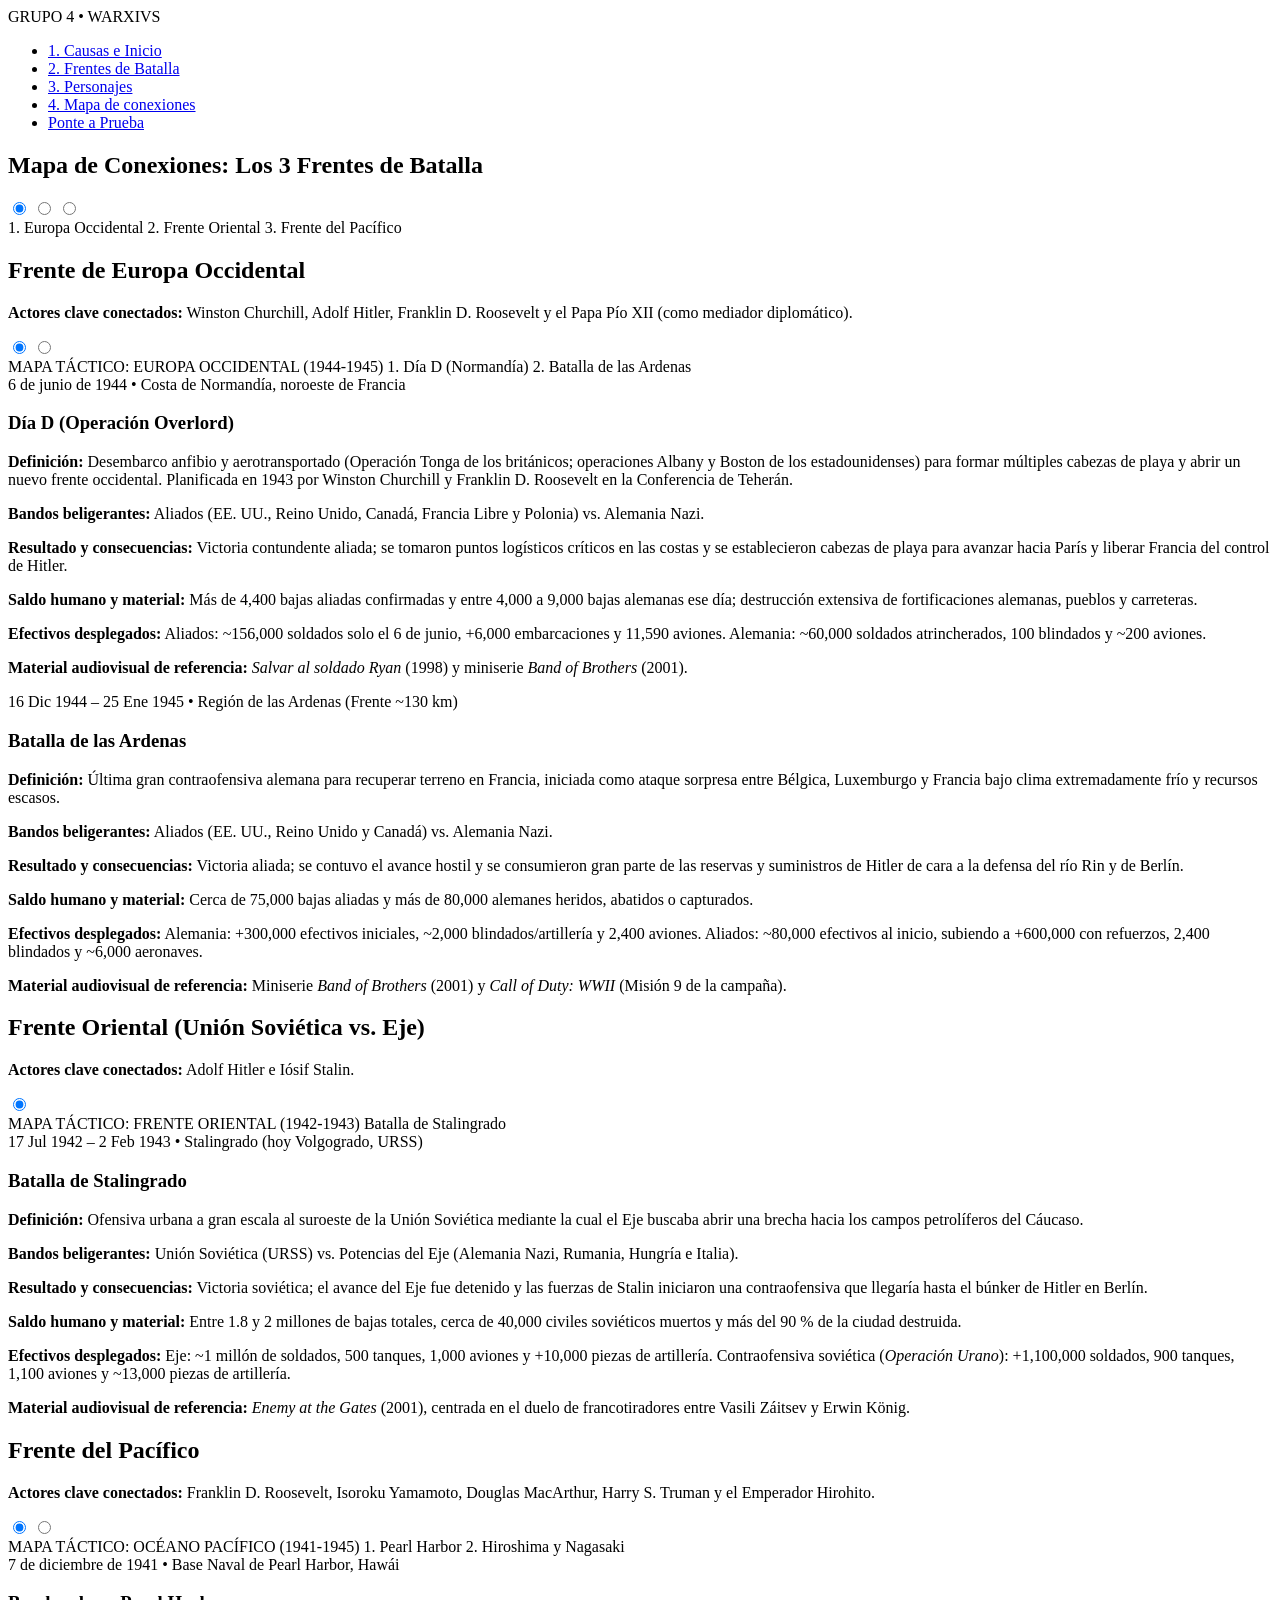
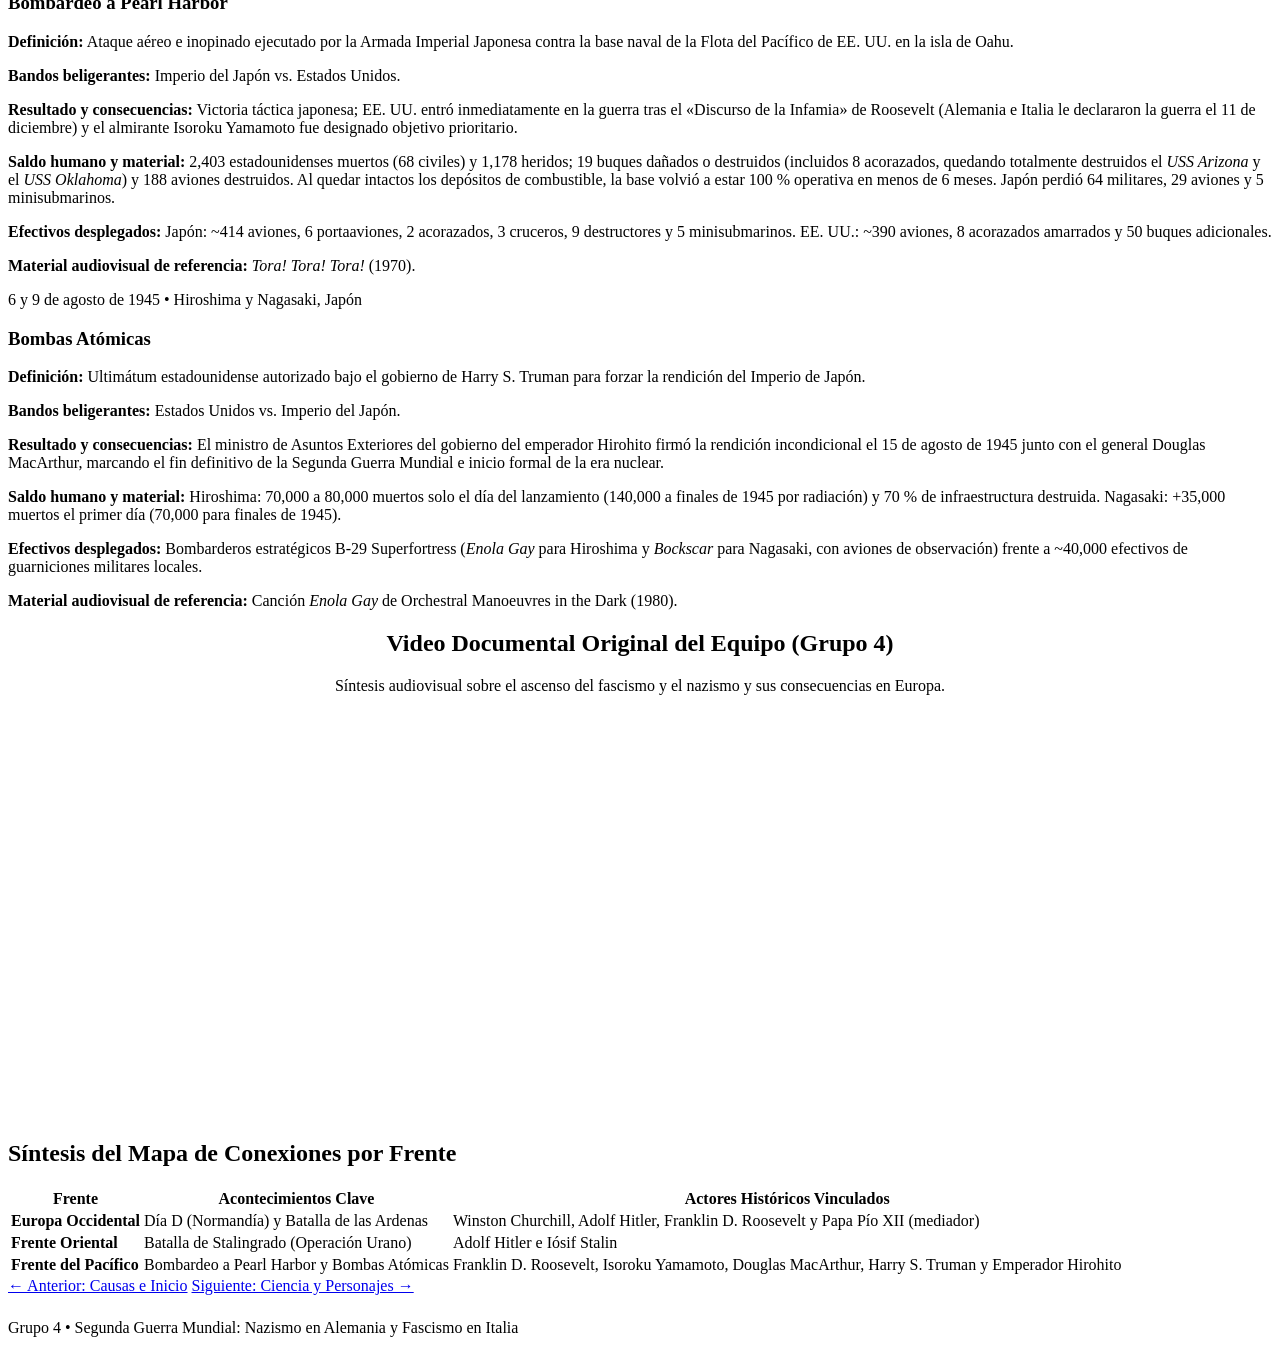
==== frentes.html @ 1c3eba34 "Create frentes.html" ====
<!DOCTYPE html>
<html lang="es">
<head>
    <meta charset="UTF-8">
    <meta name="viewport" content="width=device-width, initial-scale=1.0">
    <title>Segunda Guerra Mundial: Nazismo y Fascismo | Los 3 Frentes</title>
    <link rel="stylesheet" href="styles.css">
</head>
<body>

    <!--Navegación-->
    <header class="main-header">
        <div class="logo">GRUPO 4 • WARXIVS</div>
        <nav>
            <ul class="nav-links">
                <li><a href="index.html">1. Causas e Inicio</a></li>
                <li><a href="frentes.html" class="active">2. Frentes de Batalla</a></li>
                <li><a href="tecnologia.html">3. Personajes</a></li>
                <li><a href="vida-civil.html">4. Mapa de conexiones</a></li>
                <li><a href="quiz.html" class="btn-quiz">Ponte a Prueba</a></li>
            </ul>
        </nav>
    </header>

    <main class="container">
        <section class="hero">
            <h1>Mapa de Conexiones: Los 3 Frentes de Batalla</h1>
            
        </section>

        <!-- 3 frentes -->
        <section class="theaters-wrapper">
            
            
            <input type="radio" name="theater-tab" id="tab-occidental" class="tab-radio" checked>
            <input type="radio" name="theater-tab" id="tab-oriental" class="tab-radio">
            <input type="radio" name="theater-tab" id="tab-pacifico" class="tab-radio">

            
            <div class="tab-buttons">
                <label for="tab-occidental" class="tab-btn">1. Europa Occidental</label>
                <label for="tab-oriental" class="tab-btn">2. Frente Oriental</label>
                <label for="tab-pacifico" class="tab-btn">3. Frente del Pacífico</label>
            </div>

            <!-- FRENTE 1: EUROPA OCCIDENTAL (Normandía y Ardenas) -->
            <div class="tab-content" id="content-occidental">
                <div class="theater-intro">
                    <h2>Frente de Europa Occidental</h2>
                    <p><strong>Actores clave conectados:</strong> Winston Churchill, Adolf Hitler, Franklin D. Roosevelt y el Papa Pío XII (como mediador diplomático).</p>
                </div>

                <div class="tactical-board">
                    <input type="radio" name="occ-battle" id="bat-normandia" class="pin-radio" checked>
                    <input type="radio" name="occ-battle" id="bat-ardenas" class="pin-radio">

                    <div class="map-canvas map-europe">
                        <span class="map-watermark">MAPA TÁCTICO: EUROPA OCCIDENTAL (1944-1945)</span>
                        
                        <label for="bat-normandia" class="map-pin" style="top: 46%; left: 32%;">
                            <span class="pulse"></span>1. Día D (Normandía)
                        </label>
                        
                        <label for="bat-ardenas" class="map-pin" style="top: 42%; left: 54%;">
                            <span class="pulse"></span>2. Batalla de las Ardenas
                        </label>
                    </div>

                    <div class="battle-intel">
                        <!--  Día D -->
                        <div class="intel-card" id="info-normandia">
                            <span class="badge badge-allies">6 de junio de 1944 • Costa de Normandía, noroeste de Francia</span>
                            <h3>Día D (Operación Overlord)</h3>
                            <p><strong>Definición:</strong> Desembarco anfibio y aerotransportado (Operación Tonga de los británicos; operaciones Albany y Boston de los estadounidenses) para formar múltiples cabezas de playa y abrir un nuevo frente occidental. Planificada en 1943 por Winston Churchill y Franklin D. Roosevelt en la Conferencia de Teherán.</p>
                            <p><strong>Bandos beligerantes:</strong> Aliados (EE. UU., Reino Unido, Canadá, Francia Libre y Polonia) vs. Alemania Nazi.</p>
                            <p><strong>Resultado y consecuencias:</strong> Victoria contundente aliada; se tomaron puntos logísticos críticos en las costas y se establecieron cabezas de playa para avanzar hacia París y liberar Francia del control de Hitler.</p>
                            <p><strong>Saldo humano y material:</strong> Más de 4,400 bajas aliadas confirmadas y entre 4,000 a 9,000 bajas alemanas ese día; destrucción extensiva de fortificaciones alemanas, pueblos y carreteras.</p>
                            <p><strong>Efectivos desplegados:</strong> Aliados: ~156,000 soldados solo el 6 de junio, +6,000 embarcaciones y 11,590 aviones. Alemania: ~60,000 soldados atrincherados, 100 blindados y ~200 aviones.</p>
                            <p><strong>Material audiovisual de referencia:</strong> <em>Salvar al soldado Ryan</em> (1998) y miniserie <em>Band of Brothers</em> (2001).</p>
                        </div>

                        <!-- Batalla de las Ardenas -->
                        <div class="intel-card" id="info-ardenas">
                            <span class="badge badge-turning">16 Dic 1944 – 25 Ene 1945 • Región de las Ardenas (Frente ~130 km)</span>
                            <h3>Batalla de las Ardenas</h3>
                            <p><strong>Definición:</strong> Última gran contraofensiva alemana para recuperar terreno en Francia, iniciada como ataque sorpresa entre Bélgica, Luxemburgo y Francia bajo clima extremadamente frío y recursos escasos.</p>
                            <p><strong>Bandos beligerantes:</strong> Aliados (EE. UU., Reino Unido y Canadá) vs. Alemania Nazi.</p>
                            <p><strong>Resultado y consecuencias:</strong> Victoria aliada; se contuvo el avance hostil y se consumieron gran parte de las reservas y suministros de Hitler de cara a la defensa del río Rin y de Berlín.</p>
                            <p><strong>Saldo humano y material:</strong> Cerca de 75,000 bajas aliadas y más de 80,000 alemanes heridos, abatidos o capturados.</p>
                            <p><strong>Efectivos desplegados:</strong> Alemania: +300,000 efectivos iniciales, ~2,000 blindados/artillería y 2,400 aviones. Aliados: ~80,000 efectivos al inicio, subiendo a +600,000 con refuerzos, 2,400 blindados y ~6,000 aeronaves.</p>
                            <p><strong>Material audiovisual de referencia:</strong> Miniserie <em>Band of Brothers</em> (2001) y <em>Call of Duty: WWII</em> (Misión 9 de la campaña).</p>
                        </div>
                    </div>
                </div>
            </div>

            <!-- FRENTE 2: FRENTE ORIENTAL (Stalingrado)-->
            <div class="tab-content" id="content-oriental">
                <div class="theater-intro">
                    <h2>Frente Oriental (Unión Soviética vs. Eje)</h2>
                    <p><strong>Actores clave conectados:</strong> Adolf Hitler e Iósif Stalin.</p>
                </div>

                <div class="tactical-board">
                    <input type="radio" name="ori-battle" id="bat-stalingrado" class="pin-radio" checked>

                    <div class="map-canvas map-europe">
                        <span class="map-watermark">MAPA TÁCTICO: FRENTE ORIENTAL (1942-1943)</span>
                        
                        <label for="bat-stalingrado" class="map-pin" style="top: 48%; left: 74%;">
                            <span class="pulse"></span>Batalla de Stalingrado
                        </label>
                    </div>

                    <div class="battle-intel">
                        <div class="intel-card" id="info-stalingrado">
                            <span class="badge badge-turning">17 Jul 1942 – 2 Feb 1943 • Stalingrado (hoy Volgogrado, URSS)</span>
                            <h3>Batalla de Stalingrado</h3>
                            <p><strong>Definición:</strong> Ofensiva urbana a gran escala al suroeste de la Unión Soviética mediante la cual el Eje buscaba abrir una brecha hacia los campos petrolíferos del Cáucaso.</p>
                            <p><strong>Bandos beligerantes:</strong> Unión Soviética (URSS) vs. Potencias del Eje (Alemania Nazi, Rumania, Hungría e Italia).</p>
                            <p><strong>Resultado y consecuencias:</strong> Victoria soviética; el avance del Eje fue detenido y las fuerzas de Stalin iniciaron una contraofensiva que llegaría hasta el búnker de Hitler en Berlín.</p>
                            <p><strong>Saldo humano y material:</strong> Entre 1.8 y 2 millones de bajas totales, cerca de 40,000 civiles soviéticos muertos y más del 90 % de la ciudad destruida.</p>
                            <p><strong>Efectivos desplegados:</strong> Eje: ~1 millón de soldados, 500 tanques, 1,000 aviones y +10,000 piezas de artillería. Contraofensiva soviética (<em>Operación Urano</em>): +1,100,000 soldados, 900 tanques, 1,100 aviones y ~13,000 piezas de artillería.</p>
                            <p><strong>Material audiovisual de referencia:</strong> <em>Enemy at the Gates</em> (2001), centrada en el duelo de francotiradores entre Vasili Záitsev y Erwin König.</p>
                        </div>
                    </div>
                </div>
            </div>

            <!-- FRENTE 3: FRENTE DEL PACÍFICO (Pearl Harbor y Bombas atómicas) -->
            <div class="tab-content" id="content-pacifico">
                <div class="theater-intro">
                    <h2>Frente del Pacífico</h2>
                    <p><strong>Actores clave conectados:</strong> Franklin D. Roosevelt, Isoroku Yamamoto, Douglas MacArthur, Harry S. Truman y el Emperador Hirohito.</p>
                </div>

                <div class="tactical-board">
                    <input type="radio" name="pac-battle" id="bat-pearl" class="pin-radio" checked>
                    <input type="radio" name="pac-battle" id="bat-bombas" class="pin-radio">

                    <div class="map-canvas map-pacific">
                        <span class="map-watermark">MAPA TÁCTICO: OCÉANO PACÍFICO (1941-1945)</span>
                        
                        <label for="bat-pearl" class="map-pin" style="top: 46%; left: 78%;">
                            <span class="pulse"></span>1. Pearl Harbor
                        </label>
                        
                        <label for="bat-bombas" class="map-pin" style="top: 44%; left: 24%;">
                            <span class="pulse"></span>2. Hiroshima y Nagasaki
                        </label>
                    </div>

                    <div class="battle-intel">
                        <!-- Acontecimiento 4: Pearl Harbor -->
                        <div class="intel-card" id="info-pearl">
                            <span class="badge badge-axis">7 de diciembre de 1941 • Base Naval de Pearl Harbor, Hawái</span>
                            <h3>Bombardeo a Pearl Harbor</h3>
                            <p><strong>Definición:</strong> Ataque aéreo e inopinado ejecutado por la Armada Imperial Japonesa contra la base naval de la Flota del Pacífico de EE. UU. en la isla de Oahu.</p>
                            <p><strong>Bandos beligerantes:</strong> Imperio del Japón vs. Estados Unidos.</p>
                            <p><strong>Resultado y consecuencias:</strong> Victoria táctica japonesa; EE. UU. entró inmediatamente en la guerra tras el «Discurso de la Infamia» de Roosevelt (Alemania e Italia le declararon la guerra el 11 de diciembre) y el almirante Isoroku Yamamoto fue designado objetivo prioritario.</p>
                            <p><strong>Saldo humano y material:</strong> 2,403 estadounidenses muertos (68 civiles) y 1,178 heridos; 19 buques dañados o destruidos (incluidos 8 acorazados, quedando totalmente destruidos el <em>USS Arizona</em> y el <em>USS Oklahoma</em>) y 188 aviones destruidos. Al quedar intactos los depósitos de combustible, la base volvió a estar 100 % operativa en menos de 6 meses. Japón perdió 64 militares, 29 aviones y 5 minisubmarinos.</p>
                            <p><strong>Efectivos desplegados:</strong> Japón: ~414 aviones, 6 portaaviones, 2 acorazados, 3 cruceros, 9 destructores y 5 minisubmarinos. EE. UU.: ~390 aviones, 8 acorazados amarrados y 50 buques adicionales.</p>
                            <p><strong>Material audiovisual de referencia:</strong> <em>Tora! Tora! Tora!</em> (1970).</p>
                        </div>

                        <!-- Acontecimiento 5: Bombas Atómicas -->
                        <div class="intel-card" id="info-bombas">
                            <span class="badge badge-turning">6 y 9 de agosto de 1945 • Hiroshima y Nagasaki, Japón</span>
                            <h3>Bombas Atómicas</h3>
                            <p><strong>Definición:</strong> Ultimátum estadounidense autorizado bajo el gobierno de Harry S. Truman para forzar la rendición del Imperio de Japón.</p>
                            <p><strong>Bandos beligerantes:</strong> Estados Unidos vs. Imperio del Japón.</p>
                            <p><strong>Resultado y consecuencias:</strong> El ministro de Asuntos Exteriores del gobierno del emperador Hirohito firmó la rendición incondicional el 15 de agosto de 1945 junto con el general Douglas MacArthur, marcando el fin definitivo de la Segunda Guerra Mundial e inicio formal de la era nuclear.</p>
                            <p><strong>Saldo humano y material:</strong> Hiroshima: 70,000 a 80,000 muertos solo el día del lanzamiento (140,000 a finales de 1945 por radiación) y 70 % de infraestructura destruida. Nagasaki: +35,000 muertos el primer día (70,000 para finales de 1945).</p>
                            <p><strong>Efectivos desplegados:</strong> Bombarderos estratégicos B-29 Superfortress (<em>Enola Gay</em> para Hiroshima y <em>Bockscar</em> para Nagasaki, con aviones de observación) frente a ~40,000 efectivos de guarniciones militares locales.</p>
                            <p><strong>Material audiovisual de referencia:</strong> Canción <em>Enola Gay</em> de Orchestral Manoeuvres in the Dark (1980).</p>
                        </div>
                    </div>
                </div>
            </div>
        </section>

        <section class="interactive-check" style="text-align: center;">
    <h2>Video Documental Original del Equipo (Grupo 4)</h2>
    <p style="margin-bottom: 1rem;">Síntesis audiovisual sobre el ascenso del fascismo y el nazismo y sus consecuencias en Europa.</p>
    
    <iframe 
        width="100%" 
        height="405" 
        style="max-width: 720px; border-radius: 6px; border: 2px solid var(--ink-dark);" 
        src="https://www.youtube.com/embed/9u_COn1refs" 
        title="Video Documental Grupo 4" 
        frameborder="0" 
        allow="accelerometer; autoplay; clipboard-write; encrypted-media; gyroscope; picture-in-picture; web-share" 
        referrerpolicy="strict-origin-when-cross-origin" 
        allowfullscreen>
    </iframe>
</section>

        <!-- Cuadro Resumen de Conexiones por Frente -->
        <section class="comparison-section">
            <h2>Síntesis del Mapa de Conexiones por Frente</h2>
            <div class="table-responsive">
                <table class="history-table">
                    <thead>
                        <tr>
                            <th>Frente</th>
                            <th>Acontecimientos Clave</th>
                            <th>Actores Históricos Vinculados</th>
                        </tr>
                    </thead>
                    <tbody>
                        <tr>
                            <td><strong>Europa Occidental</strong></td>
                            <td>Día D (Normandía) y Batalla de las Ardenas</td>
                            <td>Winston Churchill, Adolf Hitler, Franklin D. Roosevelt y Papa Pío XII (mediador)</td>
                        </tr>
                        <tr>
                            <td><strong>Frente Oriental</strong></td>
                            <td>Batalla de Stalingrado (Operación Urano)</td>
                            <td>Adolf Hitler e Iósif Stalin</td>
                        </tr>
                        <tr>
                            <td><strong>Frente del Pacífico</strong></td>
                            <td>Bombardeo a Pearl Harbor y Bombas Atómicas</td>
                            <td>Franklin D. Roosevelt, Isoroku Yamamoto, Douglas MacArthur, Harry S. Truman y Emperador Hirohito</td>
                        </tr>
                    </tbody>
                </table>
            </div>
        </section>
    </main>

    <footer>
        <div class="chapter-nav">
            <a href="index.html" class="prev-page">← Anterior: Causas e Inicio</a>
            <a href="tecnologia.html" class="next-page">Siguiente: Ciencia y Personajes →</a>
        </div>
        <p style="margin-top: 1.5rem;">Grupo 4 • Segunda Guerra Mundial: Nazismo en Alemania y Fascismo en Italia</p>
    </footer>

</body>
</html>
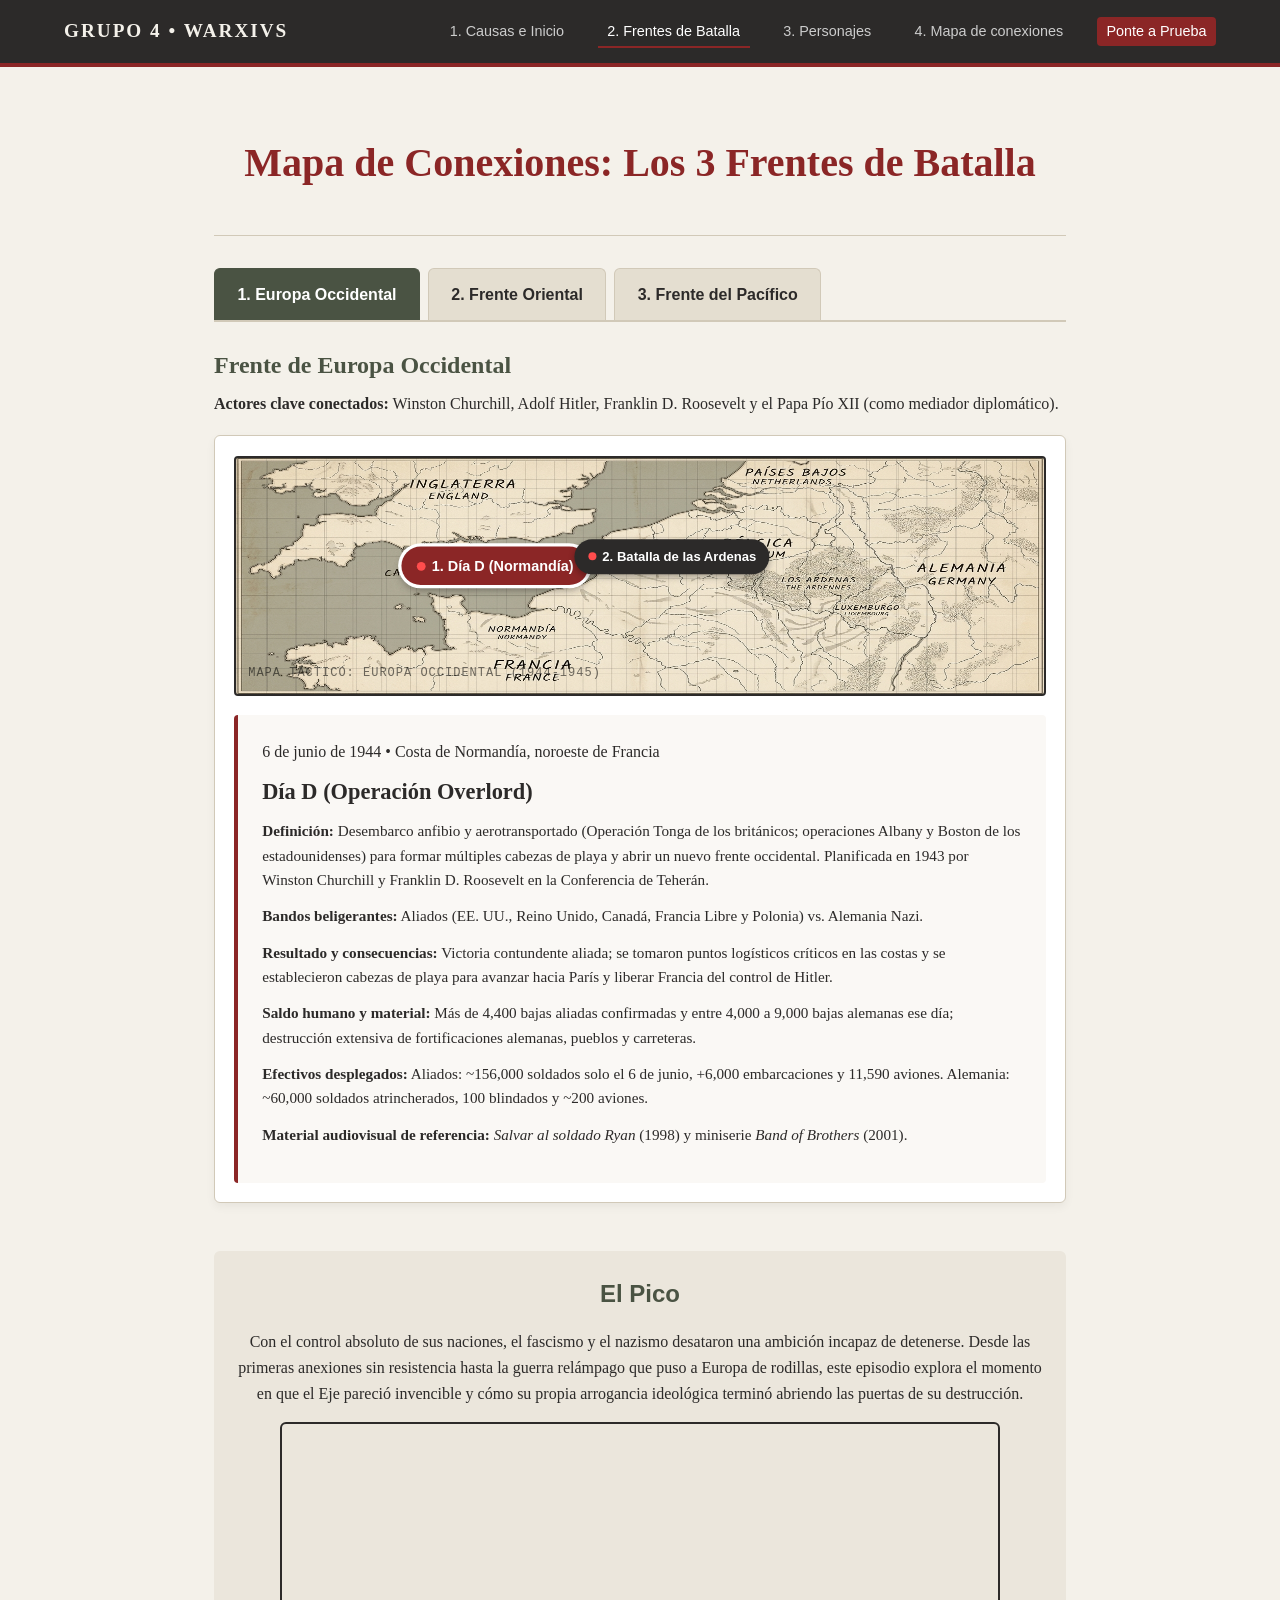
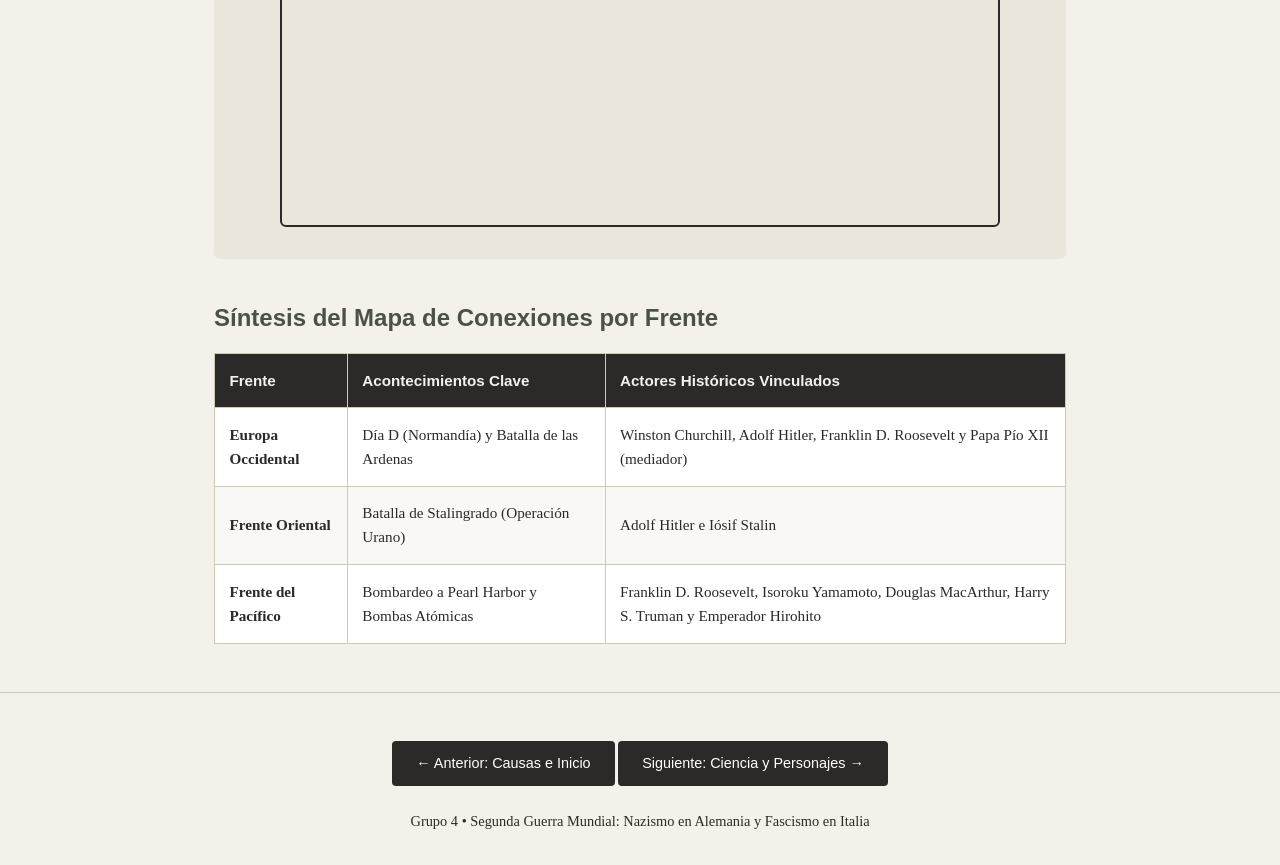
==== commit b8ab4b20: "Update frentes.html" ====
--- a/frentes.html
+++ b/frentes.html
@@ -180,8 +180,8 @@
         </section>
 
         <section class="interactive-check" style="text-align: center;">
-    <h2>Video Documental Original del Equipo (Grupo 4)</h2>
-    <p style="margin-bottom: 1rem;">Síntesis audiovisual sobre el ascenso del fascismo y el nazismo y sus consecuencias en Europa.</p>
+    <h2>El Pico</h2>
+    <p style="margin-bottom: 1rem;">Con el control absoluto de sus naciones, el fascismo y el nazismo desataron una ambición incapaz de detenerse. Desde las primeras anexiones sin resistencia hasta la guerra relámpago que puso a Europa de rodillas, este episodio explora el momento en que el Eje pareció invencible y cómo su propia arrogancia ideológica terminó abriendo las puertas de su destrucción.</p>
     
     <iframe 
         width="100%" 
--- a/styles.css
+++ b/styles.css
@@ -0,0 +1,810 @@
+/* ===== Base ===== */
+:root {
+    --bg-paper: #f4f1ea;
+    --ink-dark: #2c2a29;
+    --accent-red: #8b2626;
+    --accent-olive: #4a5343;
+    --border-color: #d1c9b8;
+    --gold: #e6c27a;
+}
+
+* {
+    box-sizing: border-box;
+    margin: 0;
+    padding: 0;
+}
+
+input {
+    display: none;
+}
+
+/* todos los radios/checkbox son solo interruptores ocultos */
+body {
+    font-family: 'Georgia', serif;
+    background: var(--bg-paper);
+    color: var(--ink-dark);
+    line-height: 1.6;
+}
+
+h2 {
+    color: var(--accent-olive);
+    margin-bottom: 1rem;
+}
+
+.flip-section h2,
+.enigma-simulator h2 {
+    margin-bottom: 1.2rem;
+}
+
+.section-lead {
+    margin-bottom: 1.5rem;
+    color: #4a4744;
+}
+
+.container {
+    max-width: 900px;
+    margin: 2rem auto;
+    padding: 0 1.5rem;
+}
+
+.hero {
+    text-align: center;
+    padding: 2rem 0;
+    border-bottom: 1px solid var(--border-color);
+    margin-bottom: 2rem;
+}
+
+.hero h1 {
+    font-size: 2.5rem;
+    color: var(--accent-red);
+    margin-bottom: 0.5rem;
+}
+
+/* Tipografías agrupadas */
+h2,
+.nav-links a,
+.quiz-label,
+.feedback,
+.next-page,
+.prev-page,
+.history-table th,
+.tab-btn,
+.map-pin,
+.hint,
+.flip-card-back h4,
+.instruction-note,
+.hist-node,
+.node-legend {
+    font-family: sans-serif;
+}
+
+.map-watermark,
+.file-stamp,
+.rotor-title,
+.rotor-key,
+.enigma-output,
+.hist-node span {
+    font-family: monospace;
+}
+
+/* ===== Navegación y pie ===== */
+.main-header {
+    background: var(--ink-dark);
+    color: var(--bg-paper);
+    padding: 1rem 5%;
+    display: flex;
+    justify-content: space-between;
+    align-items: center;
+    flex-wrap: wrap;
+    border-bottom: 4px solid var(--accent-red);
+}
+
+.logo {
+    font-weight: bold;
+    letter-spacing: 2px;
+    font-size: 1.2rem;
+}
+
+.nav-links {
+    list-style: none;
+    display: flex;
+    gap: 1.5rem;
+    flex-wrap: wrap;
+}
+
+.nav-links a {
+    color: #ccc;
+    text-decoration: none;
+    font-size: 0.9rem;
+    padding: 0.4rem 0.6rem;
+    transition: 0.3s;
+}
+
+.nav-links a:hover,
+.nav-links a.active {
+    color: #fff;
+    border-bottom: 2px solid var(--accent-red);
+}
+
+.btn-quiz {
+    background: var(--accent-red);
+    color: #fff !important;
+    border-radius: 4px;
+}
+
+footer {
+    text-align: center;
+    padding: 2rem;
+    margin-top: 3rem;
+    border-top: 1px solid var(--border-color);
+    font-size: 0.9rem;
+}
+
+.next-page,
+.prev-page {
+    display: inline-block;
+    margin-top: 1rem;
+    padding: 0.7rem 1.5rem;
+    background: var(--ink-dark);
+    color: #fff;
+    text-decoration: none;
+    border-radius: 4px;
+}
+
+@keyframes fadeIn {
+    from {
+        opacity: 0;
+        transform: translateY(-5px);
+    }
+
+    to {
+        opacity: 1;
+        transform: none;
+    }
+}
+
+/* ===== Línea de tiempo (<details>) ===== */
+.timeline-item {
+    background: #fff;
+    border: 1px solid var(--border-color);
+    border-left: 5px solid var(--accent-olive);
+    margin-bottom: 1rem;
+    border-radius: 4px;
+    overflow: hidden;
+}
+
+.timeline-item summary {
+    padding: 1rem;
+    cursor: pointer;
+    font-size: 1.1rem;
+    background: #faf8f5;
+    user-select: none;
+}
+
+.timeline-item summary:hover {
+    background: #efeae0;
+}
+
+.timeline-content {
+    padding: 1rem 1.5rem;
+    border-top: 1px solid var(--border-color);
+    animation: fadeIn 0.4s ease-in-out;
+}
+
+/* ===== Quiz 100% CSS ===== */
+.interactive-check {
+    margin-top: 3rem;
+    padding: 1.5rem;
+    background: #ebe6dc;
+    border-radius: 6px;
+}
+
+.quiz-box {
+    margin-top: 1rem;
+    display: flex;
+    flex-direction: column;
+    gap: 0.5rem;
+}
+
+.quiz-label {
+    display: block;
+    padding: 0.8rem 1rem;
+    background: #fff;
+    border: 1px solid var(--border-color);
+    border-radius: 4px;
+    cursor: pointer;
+    transition: background 0.2s;
+}
+
+.quiz-label:hover {
+    background: #f9f9f9;
+}
+
+.feedback {
+    display: none;
+    padding: 0.8rem;
+    border-radius: 4px;
+    font-size: 0.9rem;
+    margin-bottom: 0.5rem;
+}
+
+.quiz-input:checked+.quiz-label {
+    font-weight: bold;
+    border-color: var(--ink-dark);
+}
+
+.quiz-input:checked+.quiz-label+.feedback {
+    display: block;
+    animation: fadeIn 0.3s ease;
+}
+
+.correct {
+    background: #d4edda;
+    color: #155724;
+    border: 1px solid #c3e6cb;
+}
+
+.incorrect {
+    background: #f8d7da;
+    color: #721c24;
+    border: 1px solid #f5c6cb;
+}
+
+/* ===== Tabla comparativa ===== */
+.comparison-section {
+    margin-top: 2.5rem;
+}
+
+.table-responsive {
+    overflow-x: auto;
+}
+
+.history-table {
+    width: 100%;
+    border-collapse: collapse;
+    background: #fff;
+    font-size: 0.95rem;
+}
+
+.history-table th,
+.history-table td {
+    padding: 0.9rem;
+    border: 1px solid var(--border-color);
+    text-align: left;
+}
+
+.history-table th {
+    background: var(--ink-dark);
+    color: var(--bg-paper);
+}
+
+.history-table tr:nth-child(even) {
+    background: #faf8f5;
+}
+
+/* ===== Frentes: pestañas ===== */
+.tab-buttons {
+    display: flex;
+    gap: 0.5rem;
+    margin-bottom: 1.5rem;
+    border-bottom: 2px solid var(--border-color);
+    flex-wrap: wrap;
+}
+
+.tab-btn {
+    padding: 0.8rem 1.4rem;
+    background: #e4ded0;
+    border: 1px solid var(--border-color);
+    border-bottom: none;
+    border-radius: 6px 6px 0 0;
+    cursor: pointer;
+    font-weight: bold;
+    color: var(--ink-dark);
+    transition: all 0.2s;
+}
+
+.tab-btn:hover {
+    background: #d8d0be;
+}
+
+#tab-occidental:checked~.tab-buttons [for=tab-occidental],
+#tab-oriental:checked~.tab-buttons [for=tab-oriental],
+#tab-pacifico:checked~.tab-buttons [for=tab-pacifico] {
+    background: var(--accent-olive);
+    color: #fff;
+    border-color: var(--accent-olive);
+}
+
+.tab-content {
+    display: none;
+    animation: fadeIn 0.35s ease;
+}
+
+#tab-occidental:checked~#content-occidental,
+#tab-oriental:checked~#content-oriental,
+#tab-pacifico:checked~#content-pacifico {
+    display: block;
+}
+
+.theater-intro {
+    margin-bottom: 1.2rem;
+}
+
+.theater-intro h2 {
+    font-family: 'Georgia', serif;
+    margin-bottom: 0.4rem;
+}
+
+/* ===== Tablero táctico, mapas y fichas ===== */
+.tactical-board {
+    display: grid;
+    grid-template-columns: 1fr;
+    gap: 1.2rem;
+    background: #fff;
+    padding: 1.2rem;
+    border: 1px solid var(--border-color);
+    border-radius: 6px;
+    box-shadow: 0 4px 10px rgba(0, 0, 0, 0.05);
+}
+
+.map-canvas {
+    position: relative;
+    height: 240px;
+    border-radius: 4px;
+    border: 2px solid var(--ink-dark);
+    overflow: hidden;
+    /* Mantiene la cuadrícula encima del mapa */
+    background-image: linear-gradient(rgba(44, 42, 41, 0.12) 1px, transparent 1px), 
+                      linear-gradient(90deg, rgba(44, 42, 41, 0.12) 1px, transparent 1px);
+    background-size: 30px 30px;
+}
+
+.map-europe {
+    background-color: #dcd5c1;
+    /* Combina la cuadrícula (arriba) con la imagen del mapa (abajo) */
+    background-image: 
+        linear-gradient(rgba(44, 42, 41, 0.12) 1px, transparent 1px),
+        linear-gradient(90deg, rgba(44, 42, 41, 0.12) 1px, transparent 1px),
+        url('imagen3/Europa.jpg'); /* <-- Pon aquí la ruta real de tu imagen */
+    background-size: 30px 30px, 30px 30px, 100% 100%;
+    background-position: top left, top left, center;
+    background-repeat: repeat, repeat, no-repeat;
+}
+.map-pacific {
+    background-color: #c5d5db;
+    background-image: 
+        linear-gradient(rgba(44, 42, 41, 0.12) 1px, transparent 1px),
+        linear-gradient(90deg, rgba(44, 42, 41, 0.12) 1px, transparent 1px),
+        url('imagen3/Pacifico.jpg');
+    background-size: 30px 30px, 30px 30px, 100% 100%;
+    background-repeat: repeat, repeat, no-repeat;
+}
+
+.map-watermark {
+    position: absolute;
+    bottom: 10px;
+    left: 12px;
+    font-size: 0.75rem;
+    color: rgba(0, 0, 0, 0.55);
+    letter-spacing: 1px;
+}
+
+.map-pin {
+    position: absolute;
+    transform: translate(-50%, -50%);
+    background: var(--ink-dark);
+    color: #fff;
+    font-size: 0.82rem;
+    font-weight: bold;
+    padding: 0.45rem 0.85rem;
+    border-radius: 20px;
+    cursor: pointer;
+    box-shadow: 0 3px 6px rgba(0, 0, 0, 0.3);
+    transition: transform 0.2s, background-color 0.2s;
+    display: inline-flex;
+    align-items: center;
+    gap: 6px;
+    white-space: nowrap;
+    z-index: 2;
+}
+
+.map-pin:hover {
+    transform: translate(-50%, -50%) scale(1.06);
+}
+
+.pulse {
+    width: 8px;
+    height: 8px;
+    background: #ff4d4d;
+    border-radius: 50%;
+    display: inline-block;
+}
+
+#bat-normandia:checked~.map-canvas [for=bat-normandia],
+#bat-ardenas:checked~.map-canvas [for=bat-ardenas],
+#bat-stalingrado:checked~.map-canvas [for=bat-stalingrado],
+#bat-pearl:checked~.map-canvas [for=bat-pearl],
+#bat-bombas:checked~.map-canvas [for=bat-bombas] {
+    background: var(--accent-red);
+    transform: translate(-50%, -50%) scale(1.1);
+    box-shadow: 0 0 0 3px #fff, 0 4px 8px rgba(0, 0, 0, 0.4);
+}
+
+.battle-intel {
+    background: #faf8f5;
+    padding: 1.5rem;
+    border-left: 4px solid var(--accent-red);
+    border-radius: 4px;
+}
+
+.intel-card {
+    display: none;
+    animation: fadeIn 0.3s ease;
+}
+
+.intel-card h3 {
+    margin: 0.6rem 0;
+    font-size: 1.4rem;
+    color: var(--ink-dark);
+}
+
+.intel-card p {
+    margin-bottom: 0.75rem;
+    font-size: 0.95rem;
+}
+
+#bat-normandia:checked~.battle-intel #info-normandia,
+#bat-ardenas:checked~.battle-intel #info-ardenas,
+#bat-stalingrado:checked~.battle-intel #info-stalingrado,
+#bat-pearl:checked~.battle-intel #info-pearl,
+#bat-bombas:checked~.battle-intel #info-bombas,
+#n-versalles:checked~.battle-intel #d-versalles,
+#n-depresion:checked~.battle-intel #d-depresion,
+#n-hitler:checked~.battle-intel #d-hitler,
+#n-reichstag:checked~.battle-intel #d-reichstag,
+#n-pacto:checked~.battle-intel #d-pacto,
+#n-polonia:checked~.battle-intel #d-polonia,
+#n-barbarroja:checked~.battle-intel #d-barbarroja,
+#n-stalingrado:checked~.battle-intel #d-stalingrado,
+#n-normandia:checked~.battle-intel #d-normandia,
+#n-ardenas:checked~.battle-intel #d-ardenas,
+#n-pearl:checked~.battle-intel #d-pearl,
+#n-bombas:checked~.battle-intel #d-bombas {
+    display: block;
+}
+
+/* ===== Tecnología: tarjetas giratorias 3D ===== */
+.cards-grid {
+    display: grid;
+    grid-template-columns: repeat(auto-fit, minmax(260px, 1fr));
+    gap: 1.5rem;
+    margin-bottom: 3rem;
+}
+
+.flip-card {
+    height: 350px;
+    perspective: 1000px;
+    cursor: pointer;
+    display: block;
+}
+
+.flip-card-inner {
+    position: relative;
+    width: 100%;
+    height: 100%;
+    text-align: center;
+    transform-style: preserve-3d;
+    transition: transform 0.7s cubic-bezier(0.4, 0.2, 0.2, 1);
+}
+
+.flip-card:hover .flip-card-inner,
+.flip-toggle:checked+.flip-card-inner {
+    transform: rotateY(180deg);
+}
+
+.flip-card-front,
+.flip-card-back {
+    position: absolute;
+    width: 100%;
+    height: 100%;
+    backface-visibility: hidden;
+    border-radius: 6px;
+    padding: 1.5rem;
+    border: 1px solid var(--border-color);
+    box-shadow: 0 4px 8px rgba(0, 0, 0, 0.08);
+    display: flex;
+    flex-direction: column;
+    justify-content: center;
+    align-items: center;
+    overflow-y: auto;
+}
+
+.flip-card-front {
+    background: #fff;
+    border-top: 5px solid var(--ink-dark);
+}
+
+.flip-card-front h3 {
+    font-size: 1.25rem;
+    margin-bottom: 0.8rem;
+}
+
+.file-stamp {
+    font-size: 0.72rem;
+    color: var(--accent-red);
+    border: 1px solid var(--accent-red);
+    padding: 0.2rem 0.5rem;
+    letter-spacing: 1px;
+    margin-bottom: 1rem;
+}
+
+.tech-icon img {
+    width: 110px;
+    height: 110px;
+    object-fit: cover;
+    border-radius: 6px;
+    border: 2px solid var(--border-color);
+}
+
+.hint {
+    font-size: 0.8rem;
+    color: #777;
+    margin-top: auto;
+}
+
+.flip-card-back {
+    background: var(--ink-dark);
+    color: var(--bg-paper);
+    transform: rotateY(180deg);
+    text-align: left;
+    align-items: flex-start;
+    justify-content: flex-start;
+    border-top: 5px solid var(--accent-red);
+}
+
+.flip-card-back h4 {
+    color: var(--gold);
+    margin-bottom: 0.8rem;
+    font-size: 1.05rem;
+    border-bottom: 1px solid #444;
+    padding-bottom: 0.4rem;
+    width: 100%;
+}
+
+.flip-card-back p {
+    font-size: 0.88rem;
+    line-height: 1.5;
+    margin-bottom: 0.7rem;
+}
+
+/* ===== Simulador Enigma ===== */
+.enigma-simulator {
+    background: #232120;
+    color: var(--bg-paper);
+    padding: 2rem;
+    border-radius: 6px;
+    border: 2px solid #444;
+}
+
+.enigma-simulator h2 {
+    color: var(--gold);
+}
+
+.instruction-note {
+    font-size: 0.9rem;
+    color: #bbb;
+    margin: 0.5rem 0 1.5rem;
+}
+
+.enigma-machine {
+    display: flex;
+    flex-wrap: wrap;
+    gap: 1.5rem;
+    align-items: center;
+    background: #181716;
+    padding: 1.5rem;
+    border-radius: 6px;
+    border: 1px solid #3c3937;
+}
+
+.rotor-group {
+    display: flex;
+    flex-direction: column;
+    gap: 0.4rem;
+    background: var(--ink-dark);
+    padding: 0.8rem;
+    border-radius: 4px;
+    text-align: center;
+    min-width: 85px;
+}
+
+.rotor-title {
+    font-size: 0.75rem;
+    color: #aaa;
+    margin-bottom: 0.3rem;
+}
+
+.rotor-key {
+    display: block;
+    padding: 0.4rem;
+    background: #3d3a38;
+    color: #fff;
+    font-weight: bold;
+    font-size: 1rem;
+    border-radius: 3px;
+    cursor: pointer;
+    border: 1px solid #555;
+    transition: 0.2s;
+}
+
+.rotor-key:hover {
+    background: #524e4b;
+}
+
+.rotor-input:checked+.rotor-key {
+    background: var(--gold);
+    color: #181716;
+    border-color: #fff;
+}
+
+.enigma-output {
+    flex: 1;
+    min-width: 260px;
+    background: #111;
+    padding: 1.2rem;
+    border-radius: 4px;
+    border: 1px solid #444;
+}
+
+.cipher-text {
+    color: #ff6b6b;
+    font-size: 0.95rem;
+}
+
+.cipher-text code {
+    display: inline-block;
+    margin-top: 0.4rem;
+    font-size: 1.2rem;
+    letter-spacing: 2px;
+}
+
+.decoded-text {
+    display: none;
+    color: #69db7c;
+    font-size: 0.95rem;
+    line-height: 1.5;
+    animation: fadeIn 0.4s ease;
+}
+
+.enigma-machine:has(#r1-b:checked):has(#r2-4:checked):has(#r3-x:checked) .cipher-text {
+    display: none;
+}
+
+.enigma-machine:has(#r1-b:checked):has(#r2-4:checked):has(#r3-x:checked) .decoded-text {
+    display: block;
+}
+
+/* ===== Mapa de nodos (vida-civil) ===== */
+.node-scroll-container {
+    overflow-x: auto;
+    border-radius: 4px;
+    border: 2px solid var(--ink-dark);
+    background: var(--bg-paper);
+}
+
+.node-canvas {
+    width: 1280px;
+    height: 510px;
+    background-color: #ebe6dc;
+    border: none;
+}
+
+.node-lines {
+    position: absolute;
+    top: 0;
+    left: 0;
+    width: 100%;
+    height: 100%;
+    pointer-events: none;
+    z-index: 1;
+}
+
+.hist-node {
+    position: absolute;
+    width: 185px;
+    padding: 0.8rem 0.9rem;
+    background: #faf8f5;
+    border: 1px solid var(--border-color);
+    border-left: 5px solid var(--ink-dark);
+    border-radius: 4px;
+    cursor: pointer;
+    z-index: 2;
+    text-align: center;
+    box-shadow: 0 3px 6px rgba(44, 42, 41, 0.12);
+    transition: transform 0.2s ease, box-shadow 0.2s ease, background-color 0.2s ease;
+}
+
+.hist-node:hover {
+    transform: translateY(-3px);
+    background: #efeae0;
+}
+
+.hist-node strong {
+    display: block;
+    font-size: 0.9rem;
+    color: var(--m, var(--ink-dark));
+    margin-bottom: 0.25rem;
+    line-height: 1.25;
+}
+
+.hist-node span {
+    display: block;
+    font-size: 0.72rem;
+    color: var(--s, #5c5854);
+}
+
+.cat-causas {
+    border-left-color: var(--accent-olive);
+}
+
+.cat-nazismo {
+    border-left-color: var(--accent-red);
+}
+
+.cat-oriental {
+    border-left-color: #a66a2c;
+}
+
+.cat-occidental {
+    border-left-color: #2f4f6b;
+}
+
+.cat-pacifico {
+    border-left-color: #366963;
+}
+
+/* Nodo activo: --m y --s recolorean el título y el subtítulo */
+#n-versalles:checked~.node-scroll-container [for=n-versalles],
+#n-depresion:checked~.node-scroll-container [for=n-depresion],
+#n-hitler:checked~.node-scroll-container [for=n-hitler],
+#n-reichstag:checked~.node-scroll-container [for=n-reichstag],
+#n-pacto:checked~.node-scroll-container [for=n-pacto],
+#n-polonia:checked~.node-scroll-container [for=n-polonia],
+#n-barbarroja:checked~.node-scroll-container [for=n-barbarroja],
+#n-stalingrado:checked~.node-scroll-container [for=n-stalingrado],
+#n-normandia:checked~.node-scroll-container [for=n-normandia],
+#n-ardenas:checked~.node-scroll-container [for=n-ardenas],
+#n-pearl:checked~.node-scroll-container [for=n-pearl],
+#n-bombas:checked~.node-scroll-container [for=n-bombas] {
+    --m: var(--bg-paper);
+    --s: var(--gold);
+    background: var(--ink-dark);
+    border-color: var(--ink-dark);
+    box-shadow: 0 0 0 3px var(--accent-red), 0 6px 12px rgba(0, 0, 0, 0.25);
+    transform: scale(1.04);
+}
+
+.node-legend {
+    display: flex;
+    flex-wrap: wrap;
+    gap: 1.2rem;
+    padding: 0.8rem 1rem;
+    background: #faf8f5;
+    border: 1px solid var(--border-color);
+    border-radius: 4px;
+    font-size: 0.85rem;
+}
+
+.legend-item {
+    display: flex;
+    align-items: center;
+    gap: 0.45rem;
+    font-weight: bold;
+}
+
+.legend-dot {
+    width: 14px;
+    height: 14px;
+    border-radius: 3px;
+    display: inline-block;
+}
